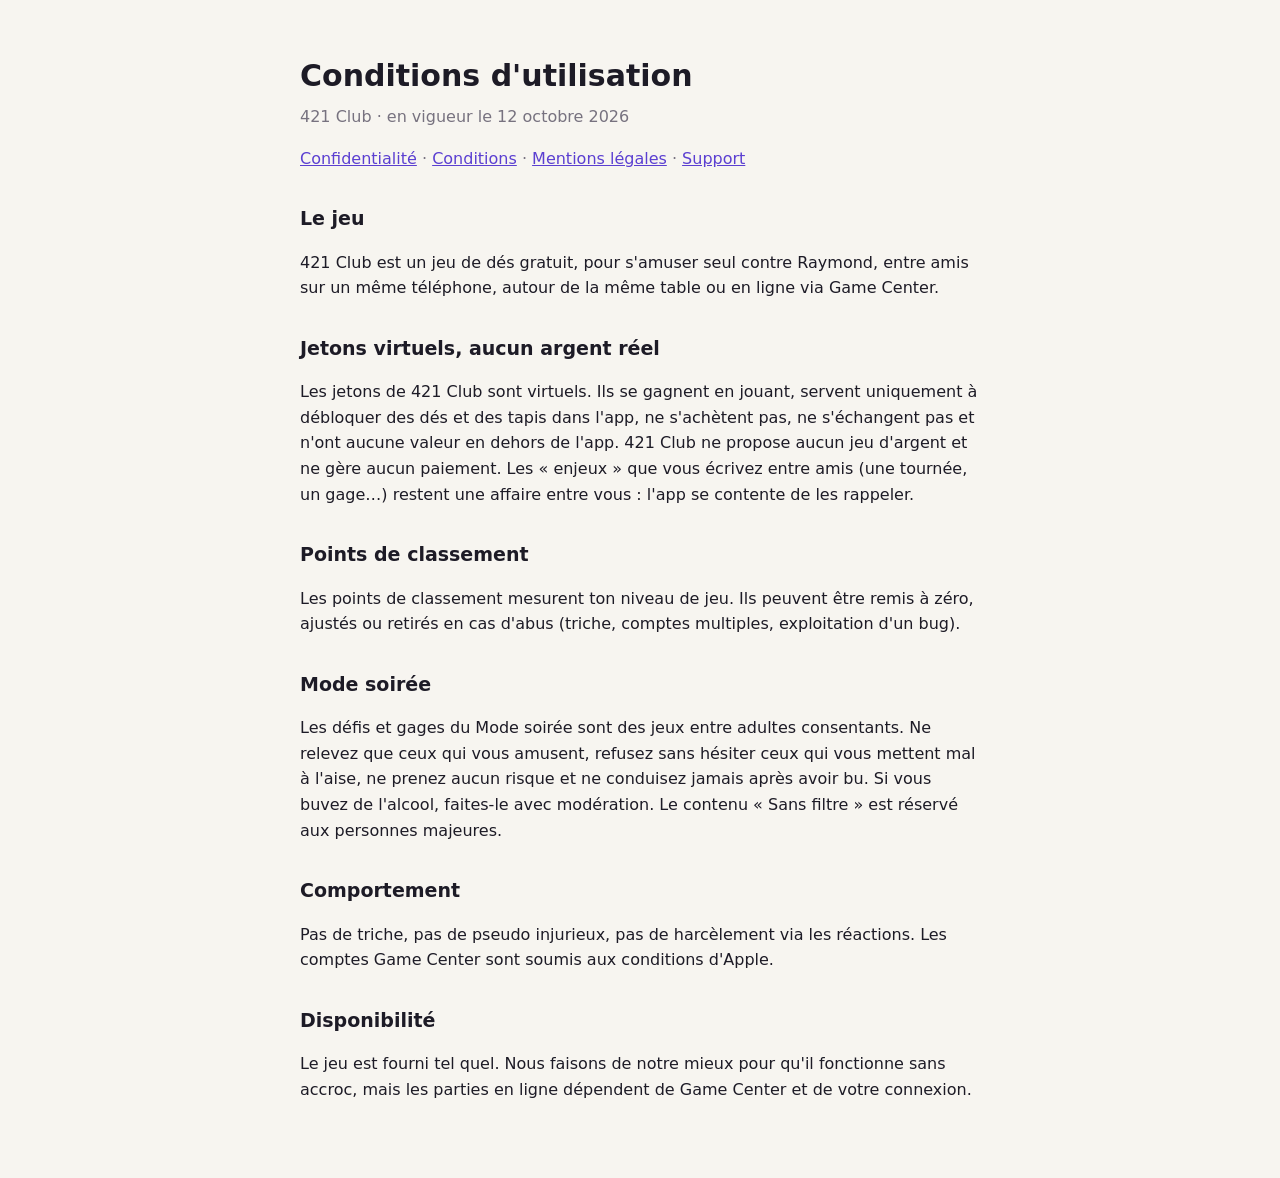
==== conditions.html @ 01c4ea2e "Add files via upload" ====
<!DOCTYPE html>
<html lang="fr">
<head>
<meta charset="utf-8">
<meta name="viewport" content="width=device-width, initial-scale=1">
<title>421 Club · Conditions d'utilisation</title>
<style>
  body { font-family: -apple-system, system-ui, sans-serif; max-width: 680px; margin: 0 auto; padding: 32px 20px 60px;
         color: #1d1b26; background: #f7f5f0; line-height: 1.6; }
  h1 { font-size: 30px; margin-bottom: 4px; }
  h2 { font-size: 19px; margin-top: 32px; }
  .date { color: #77727f; margin-top: 0; }
  .lang { float: right; font-size: 14px; }
  a { color: #5b3fd1; }
</style>
</head>
<body>
<h1>Conditions d'utilisation</h1>
<p class="date">421 Club · en vigueur le 12 octobre 2026</p>
<p class="date"><a href="confidentialite.html">Confidentialité</a> · <a href="conditions.html">Conditions</a> · <a href="mentions-legales.html">Mentions légales</a> · <a href="support.html">Support</a></p>

<h2>Le jeu</h2>
<p>421 Club est un jeu de dés gratuit, pour s'amuser seul contre Raymond, entre amis sur un même téléphone,
autour de la même table ou en ligne via Game Center.</p>

<h2>Jetons virtuels, aucun argent réel</h2>
<p>Les jetons de 421 Club sont virtuels. Ils se gagnent en jouant, servent uniquement à débloquer des dés et des
tapis dans l'app, ne s'achètent pas, ne s'échangent pas et n'ont aucune valeur en dehors de l'app. 421 Club ne
propose aucun jeu d'argent et ne gère aucun paiement. Les « enjeux » que vous écrivez entre amis (une tournée,
un gage…) restent une affaire entre vous : l'app se contente de les rappeler.</p>

<h2>Points de classement</h2>
<p>Les points de classement mesurent ton niveau de jeu. Ils peuvent être remis à zéro, ajustés ou retirés en cas
d'abus (triche, comptes multiples, exploitation d'un bug).</p>

<h2>Mode soirée</h2>
<p>Les défis et gages du Mode soirée sont des jeux entre adultes consentants. Ne relevez que ceux qui vous
amusent, refusez sans hésiter ceux qui vous mettent mal à l'aise, ne prenez aucun risque et ne conduisez jamais
après avoir bu. Si vous buvez de l'alcool, faites-le avec modération. Le contenu « Sans filtre » est réservé aux
personnes majeures.</p>

<h2>Comportement</h2>
<p>Pas de triche, pas de pseudo injurieux, pas de harcèlement via les réactions. Les comptes Game Center sont
soumis aux conditions d'Apple.</p>

<h2>Disponibilité</h2>
<p>Le jeu est fourni tel quel. Nous faisons de notre mieux pour qu'il fonctionne sans accroc, mais les parties en
ligne dépendent de Game Center et de votre connexion.</p>

</body>
</html>
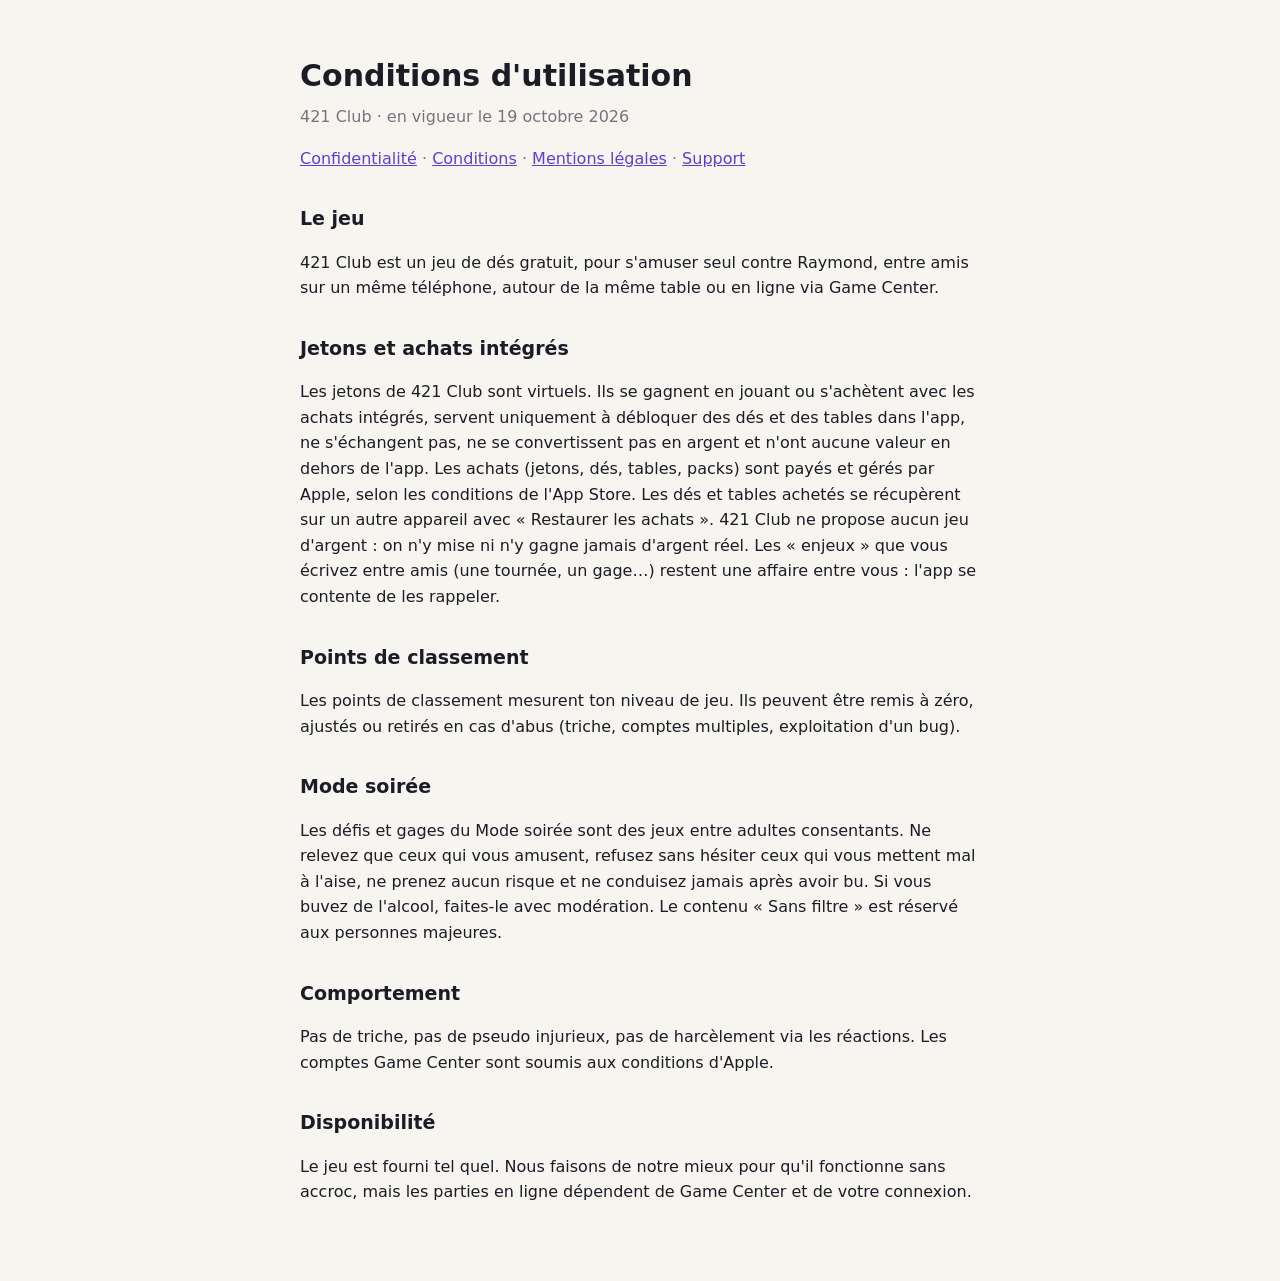
==== commit 14331c71: "Confidentialité et conditions à jour : achats intégrés, amis en ligne Co-Authored-By: Claude Opus 5." ====
--- a/conditions.html
+++ b/conditions.html
@@ -16,17 +16,19 @@
 </head>
 <body>
 <h1>Conditions d'utilisation</h1>
-<p class="date">421 Club · en vigueur le 12 octobre 2026</p>
+<p class="date">421 Club · en vigueur le 19 octobre 2026</p>
 <p class="date"><a href="confidentialite.html">Confidentialité</a> · <a href="conditions.html">Conditions</a> · <a href="mentions-legales.html">Mentions légales</a> · <a href="support.html">Support</a></p>
 
 <h2>Le jeu</h2>
 <p>421 Club est un jeu de dés gratuit, pour s'amuser seul contre Raymond, entre amis sur un même téléphone,
 autour de la même table ou en ligne via Game Center.</p>
 
-<h2>Jetons virtuels, aucun argent réel</h2>
-<p>Les jetons de 421 Club sont virtuels. Ils se gagnent en jouant, servent uniquement à débloquer des dés et des
-tapis dans l'app, ne s'achètent pas, ne s'échangent pas et n'ont aucune valeur en dehors de l'app. 421 Club ne
-propose aucun jeu d'argent et ne gère aucun paiement. Les « enjeux » que vous écrivez entre amis (une tournée,
+<h2>Jetons et achats intégrés</h2>
+<p>Les jetons de 421 Club sont virtuels. Ils se gagnent en jouant ou s'achètent avec les achats intégrés, servent
+uniquement à débloquer des dés et des tables dans l'app, ne s'échangent pas, ne se convertissent pas en argent et
+n'ont aucune valeur en dehors de l'app. Les achats (jetons, dés, tables, packs) sont payés et gérés par Apple, selon
+les conditions de l'App Store. Les dés et tables achetés se récupèrent sur un autre appareil avec « Restaurer les
+achats ». 421 Club ne propose aucun jeu d'argent : on n'y mise ni n'y gagne jamais d'argent réel. Les « enjeux » que vous écrivez entre amis (une tournée,
 un gage…) restent une affaire entre vous : l'app se contente de les rappeler.</p>
 
 <h2>Points de classement</h2>
